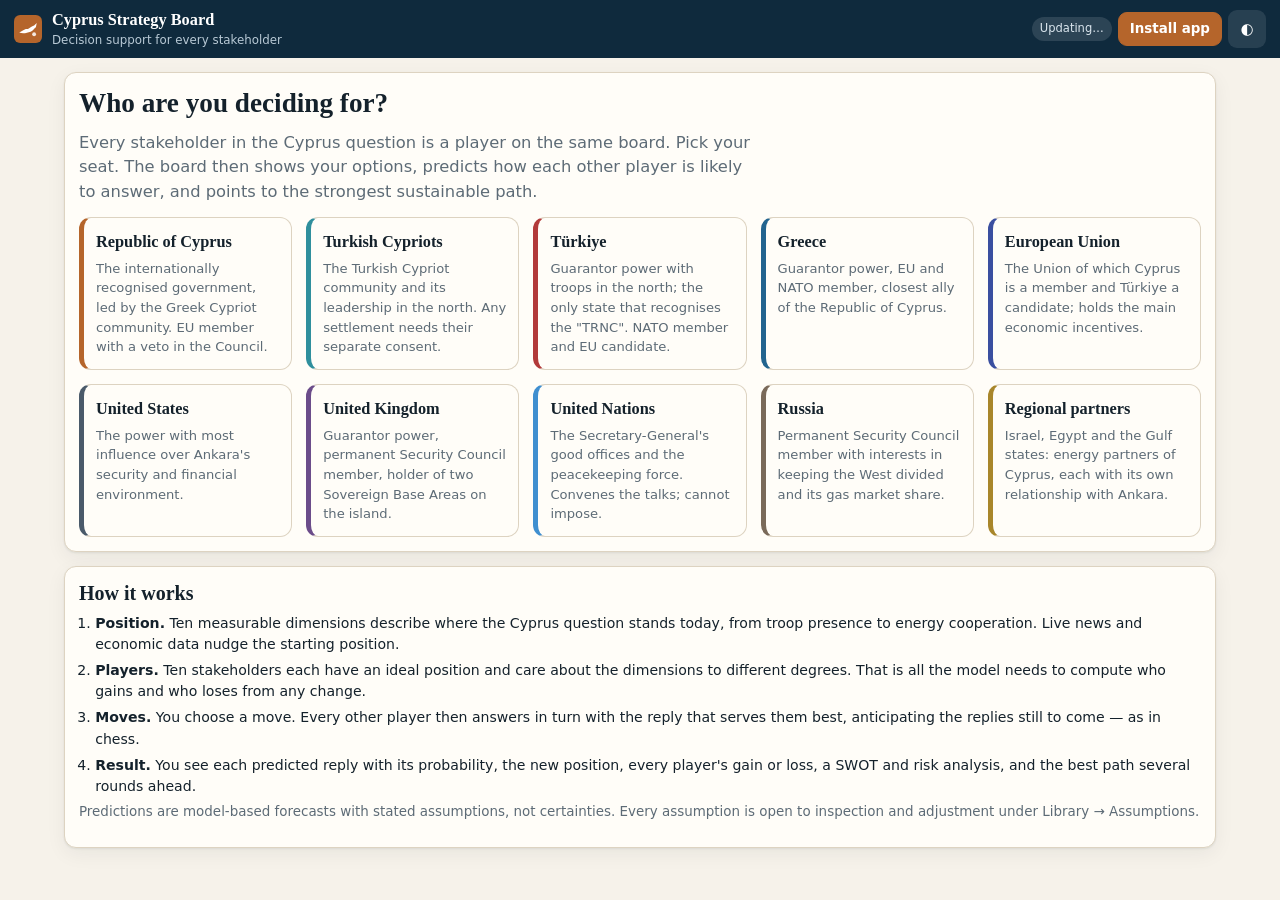
==== index.html @ 627edd72 "Cyprus Strategy Board: game-theory decision support for all stakeholders" ====
<!doctype html>
<html lang="en">
<head>
<meta charset="utf-8">
<meta name="viewport" content="width=device-width, initial-scale=1, viewport-fit=cover">
<title>Cyprus Strategy Board — game-theory decision support</title>
<meta name="description" content="A decision-support board for every stakeholder in the Cyprus question. Choose a move, see how each other player is likely to answer, and find the most sustainable path.">
<meta name="theme-color" content="#0f2a3d">
<meta name="apple-mobile-web-app-capable" content="yes">
<meta name="mobile-web-app-capable" content="yes">
<meta name="apple-mobile-web-app-title" content="Cyprus Board">
<meta name="apple-mobile-web-app-status-bar-style" content="black-translucent">
<link rel="manifest" href="manifest.webmanifest">
<link rel="icon" href="icons/icon.svg" type="image/svg+xml">
<link rel="apple-touch-icon" href="icons/icon-180.png">
<link rel="stylesheet" href="styles.css">
</head>
<body>
<header class="top">
  <button class="brand" data-a="home" aria-label="Cyprus Strategy Board, choose stakeholder">
    <svg viewBox="0 0 32 32" width="28" height="28" aria-hidden="true"><rect width="32" height="32" rx="7" fill="#b5652b"/><path d="M6 20c3-1 5-4 9-4 3 0 4-3 8-4l3-3-1 5c-2 1-3 4-6 5-4 1-8 3-13 1z" fill="#fff"/><circle cx="23" cy="22" r="2.2" fill="#fff" opacity=".85"/></svg>
    <span><b>Cyprus Strategy Board</b><small id="who">Decision support for every stakeholder</small></span>
  </button>
  <div class="top-actions">
    <span id="net" class="pill" title="Connection and data freshness"></span>
    <button id="installBtn" class="btn accent" data-a="install">Install app</button>
    <button class="btn icon" data-a="theme" aria-label="Switch light or dark theme" title="Light / dark">◐</button>
  </div>
</header>
<nav class="tabs" id="tabs" aria-label="Sections"></nav>
<main id="view" tabindex="-1"><p class="loading">Setting up the board…</p></main>
<aside id="sheet" class="sheet" aria-live="polite"></aside>
<div id="modal" class="modal" hidden></div>
<div id="toast" class="toast" hidden></div>
<noscript><p style="padding:2rem">This tool needs JavaScript switched on to run its simulations.</p></noscript>
<script src="js/model.js" defer></script>
<script src="js/engine.js" defer></script>
<script src="js/live.js" defer></script>
<script src="js/app.js" defer></script>
</body>
</html>
---- styles.css ----
:root{
  --bg:#f6f2ea;--panel:#fffdf8;--panel2:#f0eadd;--ink:#14212b;--mute:#5d6b76;--line:#ddd3c1;
  --brand:#0f2a3d;--accent:#b5652b;--accent-ink:#fff;--good:#1f7a5a;--bad:#b23a3a;--warn:#a97412;--info:#22648f;
  --ally:#1f7a5a;--opp:#b23a3a;--swing:#8a7a4d;--shadow:0 1px 2px rgba(20,33,43,.08),0 6px 20px rgba(20,33,43,.06);
  --r:12px;--sans:system-ui,-apple-system,"Segoe UI",Roboto,"Helvetica Neue",Arial,sans-serif;--serif:"Iowan Old Style","Palatino Linotype",Palatino,Georgia,serif;
}
:root[data-theme="dark"]{
  --bg:#0c1820;--panel:#13242f;--panel2:#1a3040;--ink:#ecf1f4;--mute:#9db0bd;--line:#29414f;
  --brand:#0a1a24;--accent:#e08a4a;--accent-ink:#1b0f05;--good:#4fc79a;--bad:#f0807c;--warn:#e6b450;--info:#6db7e6;
  --ally:#4fc79a;--opp:#f0807c;--swing:#c9b987;--shadow:0 1px 2px rgba(0,0,0,.4),0 8px 24px rgba(0,0,0,.3);
}
@media (prefers-color-scheme:dark){:root:not([data-theme="light"]){
  --bg:#0c1820;--panel:#13242f;--panel2:#1a3040;--ink:#ecf1f4;--mute:#9db0bd;--line:#29414f;
  --brand:#0a1a24;--accent:#e08a4a;--accent-ink:#1b0f05;--good:#4fc79a;--bad:#f0807c;--warn:#e6b450;--info:#6db7e6;
  --ally:#4fc79a;--opp:#f0807c;--swing:#c9b987;--shadow:0 1px 2px rgba(0,0,0,.4),0 8px 24px rgba(0,0,0,.3);
}}
*{box-sizing:border-box}
html{-webkit-text-size-adjust:100%;scroll-behavior:smooth}
body.has-sheet{overflow:hidden}
body{margin:0;background:var(--bg);color:var(--ink);font:15px/1.5 var(--sans);padding-bottom:calc(64px + env(safe-area-inset-bottom))}
h1,h2,h3{font-family:var(--serif);line-height:1.2;margin:0 0 .4em;text-wrap:balance}
h1{font-size:1.7rem}h2{font-size:1.25rem}h3{font-size:1.02rem}
p{margin:.3em 0 .8em}a{color:var(--info);overflow-wrap:anywhere}li,p,td{overflow-wrap:anywhere}
button{font:inherit;color:inherit;cursor:pointer}
small,.mute{color:var(--mute)}
.num{font-variant-numeric:tabular-nums}

.top{position:sticky;top:0;z-index:30;display:flex;align-items:center;justify-content:space-between;gap:8px;
  padding:8px 14px;padding-top:calc(8px + env(safe-area-inset-top));background:var(--brand);color:#fff}
.brand{display:flex;align-items:center;gap:10px;background:none;border:0;color:#fff;text-align:left;padding:0;min-width:0}
.brand span{display:flex;flex-direction:column;min-width:0}
.brand b{font-family:var(--serif);font-size:1.02rem;white-space:nowrap}
.brand small{color:#b9cad6;font-size:.74rem;white-space:nowrap;overflow:hidden;text-overflow:ellipsis}
.top-actions{display:flex;align-items:center;gap:6px;flex-shrink:0}
.pill{font-size:.72rem;padding:3px 8px;border-radius:99px;background:rgba(255,255,255,.12);color:#dbe6ee;white-space:nowrap}
.pill.off{background:#7a4a14;color:#ffe2b8}

.btn{border:1px solid var(--line);background:var(--panel);border-radius:9px;padding:8px 13px;min-height:38px;font-weight:600}
.btn:hover{border-color:var(--accent)}
.btn.accent{background:var(--accent);border-color:var(--accent);color:var(--accent-ink)}
.btn.ghost{background:transparent}
.btn.small{padding:4px 10px;min-height:30px;font-size:.84rem}
.btn.icon{width:38px;padding:0;background:rgba(255,255,255,.1);border-color:transparent;color:#fff}
.btn[disabled]{opacity:.5;cursor:not-allowed}
.top .btn.accent{min-height:34px;padding:5px 11px;font-size:.84rem}
:focus-visible{outline:2px solid var(--accent);outline-offset:2px}

.tabs{position:fixed;left:0;right:0;bottom:0;z-index:40;display:flex;background:var(--panel);border-top:1px solid var(--line);
  padding-bottom:env(safe-area-inset-bottom)}
.tabs button{flex:1;border:0;background:none;padding:8px 2px 7px;font-size:.7rem;color:var(--mute);display:flex;flex-direction:column;align-items:center;gap:2px;min-height:56px}
.tabs button i{font-style:normal;font-size:1.2rem;line-height:1}
.tabs button[aria-current="page"]{color:var(--accent);font-weight:700}

main{max-width:1180px;margin:0 auto;padding:14px 14px 30px;outline:0}
.loading{padding:3rem 0;text-align:center;color:var(--mute)}
.card{background:var(--panel);border:1px solid var(--line);border-radius:var(--r);padding:14px;box-shadow:var(--shadow);margin-bottom:14px}
.card>h2:first-child,.card>h3:first-child{margin-top:0}
.grid{display:grid;gap:14px}
.row{display:flex;gap:8px;align-items:center;flex-wrap:wrap}
.between{justify-content:space-between}
.lead{font-size:1.02rem;color:var(--mute);max-width:65ch}
.tag{display:inline-block;font-size:.7rem;font-weight:700;letter-spacing:.03em;text-transform:uppercase;padding:2px 7px;border-radius:5px;background:var(--panel2);color:var(--mute)}
.tag.good{background:color-mix(in srgb,var(--good) 18%,transparent);color:var(--good)}
.tag.bad{background:color-mix(in srgb,var(--bad) 18%,transparent);color:var(--bad)}
.tag.warn{background:color-mix(in srgb,var(--warn) 20%,transparent);color:var(--warn)}
.tag.info{background:color-mix(in srgb,var(--info) 18%,transparent);color:var(--info)}
.good{color:var(--good)}.bad{color:var(--bad)}.warn{color:var(--warn)}
.help{font-size:.84rem;color:var(--mute)}
details.explain{font-size:.88rem;color:var(--mute);margin:.2em 0 .6em}
details.explain summary{cursor:pointer;color:var(--info);font-weight:600}

/* stakeholder picker */
.pick{grid-template-columns:repeat(auto-fill,minmax(210px,1fr))}
.pcard{text-align:left;background:var(--panel);border:1px solid var(--line);border-left:5px solid var(--c);border-radius:var(--r);padding:12px;display:flex;flex-direction:column;gap:4px;min-height:104px}
.pcard:hover{box-shadow:var(--shadow);border-color:var(--c)}
.pcard b{font-family:var(--serif);font-size:1.02rem}
.pcard span{font-size:.82rem;color:var(--mute)}

/* board */
.board{grid-template-columns:1fr}
.status{display:grid;grid-template-columns:1fr;gap:10px}
.outcome{display:flex;gap:12px;align-items:center}
.outcome .badge{flex-shrink:0;width:54px;height:54px;border-radius:12px;display:grid;place-items:center;font-size:1.6rem;background:var(--panel2)}
.evalbar{height:14px;border-radius:7px;background:color-mix(in srgb,var(--opp) 55%,var(--panel2));overflow:hidden;position:relative}
.evalbar i{display:block;height:100%;background:var(--ally);transition:width .4s}
.evalbar::after{content:"";position:absolute;left:50%;top:0;bottom:0;width:2px;background:var(--panel)}
.gauges{display:grid;gap:9px}
.g{display:grid;grid-template-columns:1fr;gap:2px}
.g .gl{display:flex;justify-content:space-between;font-size:.84rem;gap:8px}
.g .gl b{font-weight:600}
.track{position:relative;height:10px;border-radius:5px;background:var(--panel2)}
.track .fill{position:absolute;left:0;top:0;bottom:0;border-radius:5px;background:var(--info);opacity:.85;transition:width .4s}
.track .ghost{position:absolute;top:-2px;bottom:-2px;border-radius:5px;opacity:.9}
.track .ghost.up{background:var(--good)}.track .ghost.down{background:var(--bad)}
.track .ideal{position:absolute;top:-4px;width:0;height:0;border-left:5px solid transparent;border-right:5px solid transparent;border-top:7px solid var(--accent);transform:translateX(-5px)}
.g .ends{display:flex;justify-content:space-between;font-size:.68rem;color:var(--mute)}
.chips{display:flex;flex-wrap:wrap;gap:6px}
.chip{display:inline-flex;align-items:center;gap:6px;border:1px solid var(--line);border-radius:99px;padding:3px 10px 3px 4px;font-size:.8rem;background:var(--panel)}
.chip i{width:20px;height:20px;border-radius:50%;background:var(--c);display:grid;place-items:center;color:#fff;font-style:normal;font-size:.6rem;font-weight:700}
.chip.ally{border-color:var(--ally)}.chip.opp{border-color:var(--opp)}
.chip em{font-style:normal;font-weight:700}
.chip.ally em{color:var(--ally)}.chip.opp em{color:var(--opp)}.chip.swing em{color:var(--swing)}

.moves{display:grid;gap:8px}
.mv{display:grid;grid-template-columns:1fr auto;gap:4px 10px;align-items:center;text-align:left;width:100%;background:var(--panel);border:1px solid var(--line);border-radius:10px;padding:10px 12px}
.mv:hover{border-color:var(--accent)}
.mv.sel{border-color:var(--accent);box-shadow:0 0 0 2px color-mix(in srgb,var(--accent) 35%,transparent)}
.mv.locked{opacity:.55}
.mv b{font-weight:650}
.mv .sub{grid-column:1/-1;font-size:.8rem;color:var(--mute)}
.mv .sc{font-weight:700;font-variant-numeric:tabular-nums;white-space:nowrap}
.mv.best{border-left:5px solid var(--good)}
.bar{height:5px;border-radius:3px;background:var(--panel2);grid-column:1/-1;overflow:hidden}
.bar i{display:block;height:100%}
.filter{display:flex;gap:6px;overflow-x:auto;padding-bottom:4px;scrollbar-width:thin}
.filter button{white-space:nowrap;border:1px solid var(--line);background:var(--panel);border-radius:99px;padding:5px 12px;font-size:.82rem}
.filter button[aria-pressed="true"]{background:var(--ink);color:var(--bg);border-color:var(--ink)}
.history{font-size:.86rem;margin:0;padding-left:1.4em}
.history li{margin-bottom:5px}

/* detail sheet */
.sheet{position:fixed;inset:0;z-index:50;background:var(--bg);overflow-y:auto;transform:translateY(102%);transition:transform .25s;padding:0 14px calc(90px + env(safe-area-inset-bottom));visibility:hidden}
.sheet.open{transform:none;visibility:visible}
.sheet .shead{position:sticky;top:0;background:var(--bg);padding:calc(10px + env(safe-area-inset-top)) 0 8px;display:flex;justify-content:space-between;gap:10px;align-items:flex-start;z-index:2;border-bottom:1px solid var(--line);margin-bottom:12px}
.sheet .sfoot{position:fixed;left:0;right:0;bottom:0;padding:10px 14px calc(10px + env(safe-area-inset-bottom));background:var(--panel);border-top:1px solid var(--line);display:flex;gap:8px;z-index:3}
.sheet .sfoot .btn{flex:1}
.reply{display:grid;grid-template-columns:auto 1fr auto;gap:2px 10px;padding:9px 0;border-bottom:1px solid var(--line);align-items:start}
.reply:last-child{border-bottom:0}
.reply .av{width:30px;height:30px;border-radius:50%;background:var(--c);color:#fff;display:grid;place-items:center;font-size:.66rem;font-weight:700}
.reply .alt{grid-column:2/-1;font-size:.78rem;color:var(--mute)}
.reply .pr{font-weight:700;font-variant-numeric:tabular-nums}
.fx{display:flex;flex-wrap:wrap;gap:5px}
.fx span{font-size:.76rem;padding:2px 7px;border-radius:5px;background:var(--panel2);font-variant-numeric:tabular-nums}
.fx .up{color:var(--good)}.fx .down{color:var(--bad)}
.pay{display:grid;grid-template-columns:auto 1fr auto;gap:5px 9px;align-items:center;font-size:.84rem}
.pay .pb{height:10px;background:var(--panel2);border-radius:5px;position:relative;overflow:hidden}
.pay .pb i{position:absolute;top:0;bottom:0}
.pay .pb::after{content:"";position:absolute;left:50%;top:0;bottom:0;width:1px;background:var(--mute)}

/* analysis */
.swot{display:grid;grid-template-columns:1fr;gap:10px}
.swot>div{border-radius:10px;padding:11px 12px;border:1px solid var(--line);background:var(--panel)}
.swot h3{display:flex;align-items:center;gap:7px}
.swot ul,.list{margin:0;padding-left:1.15em;font-size:.88rem}
.swot li,.list li{margin-bottom:5px}
.swot .s{border-top:4px solid var(--good)}.swot .w{border-top:4px solid var(--warn)}.swot .o{border-top:4px solid var(--info)}.swot .t{border-top:4px solid var(--bad)}
.tblwrap{overflow-x:auto;-webkit-overflow-scrolling:touch}
table{border-collapse:collapse;width:100%;font-size:.84rem}
th,td{border:1px solid var(--line);padding:6px 8px;text-align:left;vertical-align:top}
th{background:var(--panel2);font-weight:650}
td.c{text-align:center;font-variant-numeric:tabular-nums;white-space:nowrap}
td.ne{background:color-mix(in srgb,var(--good) 20%,transparent);font-weight:700}
.stack{display:flex;height:26px;border-radius:7px;overflow:hidden;background:var(--panel2)}
.stack i{display:block;height:100%}
.legend{display:flex;flex-wrap:wrap;gap:4px 14px;font-size:.82rem;margin-top:7px}
.legend i{display:inline-block;width:10px;height:10px;border-radius:2px;margin-right:5px}
.torn{display:grid;grid-template-columns:minmax(90px,150px) 1fr auto;gap:5px 8px;align-items:center;font-size:.82rem}
.torn .tb{height:12px;position:relative;background:var(--panel2);border-radius:3px}
.torn .tb i{position:absolute;top:0;bottom:0;border-radius:3px}
.steps{list-style:none;margin:0;padding:0;counter-reset:st}
.steps>li{counter-increment:st;position:relative;padding:0 0 16px 40px}
.steps>li::before{content:counter(st);position:absolute;left:0;top:0;width:28px;height:28px;border-radius:50%;background:var(--accent);color:var(--accent-ink);display:grid;place-items:center;font-weight:700;font-size:.86rem}
.steps>li::after{content:"";position:absolute;left:13px;top:30px;bottom:2px;width:2px;background:var(--line)}
.steps>li:last-child::after{display:none}
.seg{display:inline-flex;border:1px solid var(--line);border-radius:9px;overflow:hidden;background:var(--panel)}
.seg button{border:0;background:none;padding:7px 12px;font-size:.84rem;min-height:36px}
.seg button[aria-pressed="true"]{background:var(--ink);color:var(--bg)}
select,input[type=search],input[type=text]{font:inherit;color:var(--ink);background:var(--panel);border:1px solid var(--line);border-radius:9px;padding:8px 10px;min-height:38px;max-width:100%}
input[type=range]{width:100%;accent-color:var(--accent)}
.news{list-style:none;margin:0;padding:0}
.news li{padding:9px 0;border-bottom:1px solid var(--line)}
.news a{color:var(--ink);font-weight:600;text-decoration:none}
.news a:hover{text-decoration:underline}
.kv{display:grid;grid-template-columns:repeat(auto-fit,minmax(130px,1fr));gap:10px}
.kv div{background:var(--panel2);border-radius:9px;padding:9px 11px}
.kv b{display:block;font-size:1.25rem;font-family:var(--serif);font-variant-numeric:tabular-nums}
.kv span{font-size:.76rem;color:var(--mute)}
.spark{width:100%;height:46px;display:block}
.lib-item{border-bottom:1px solid var(--line);padding:10px 0}
.lib-item summary{cursor:pointer;font-weight:650;list-style-position:outside}
.lib-item .meta{font-size:.78rem;color:var(--mute)}
.adj{display:grid;grid-template-columns:minmax(110px,170px) 1fr 3ch;gap:4px 10px;align-items:center;font-size:.84rem}

.modal{position:fixed;inset:0;z-index:60;background:rgba(8,16,22,.6);display:grid;place-items:center;padding:16px}
.modal[hidden]{display:none}
.modal .box{background:var(--panel);border-radius:14px;max-width:560px;width:100%;max-height:88vh;overflow:auto;padding:18px;box-shadow:var(--shadow)}
.toast{position:fixed;left:50%;bottom:calc(76px + env(safe-area-inset-bottom));transform:translateX(-50%);background:var(--ink);color:var(--bg);padding:9px 16px;border-radius:99px;z-index:70;font-size:.88rem;max-width:92vw;text-align:center}
.toast[hidden]{display:none}

@media (min-width:720px){
  .swot{grid-template-columns:1fr 1fr}
  .status{grid-template-columns:1.1fr 1fr}
  .two{grid-template-columns:1fr 1fr}
}
@media (min-width:1000px){
  body,body.has-sheet{padding-bottom:0;overflow:auto}
  .tabs{position:sticky;top:54px;bottom:auto;border-top:0;border-bottom:1px solid var(--line);justify-content:center;gap:4px;padding:0 12px}
  .tabs button{flex:none;flex-direction:row;gap:7px;font-size:.9rem;padding:10px 16px;min-height:44px}
  .tabs button[aria-current="page"]{box-shadow:inset 0 -3px 0 var(--accent)}
  .sheet{position:fixed;top:106px;right:14px;left:auto;bottom:10px;width:440px;transform:none;visibility:visible;background:none;padding:0 4px 0 0;display:none;z-index:20}
  .sheet.open{display:block}
  .sheet .shead{background:var(--bg);padding-top:0}
  .sheet .sfoot{position:sticky;bottom:0;border:1px solid var(--line);border-radius:10px;margin-top:10px}
  .toast{bottom:24px}
  body.has-sheet main{margin-right:470px;margin-left:max(14px,calc((100vw - 1650px)/2))}
}
@media print{
  .top,.tabs,.sheet .sfoot,.btn,.filter,.toast,.modal{display:none!important}
  body{background:#fff;color:#000;padding:0}
  .card{box-shadow:none;break-inside:avoid}
  .sheet{position:static;transform:none;visibility:visible;display:block}
}
@media (prefers-reduced-motion:reduce){*{transition:none!important;scroll-behavior:auto!important}}
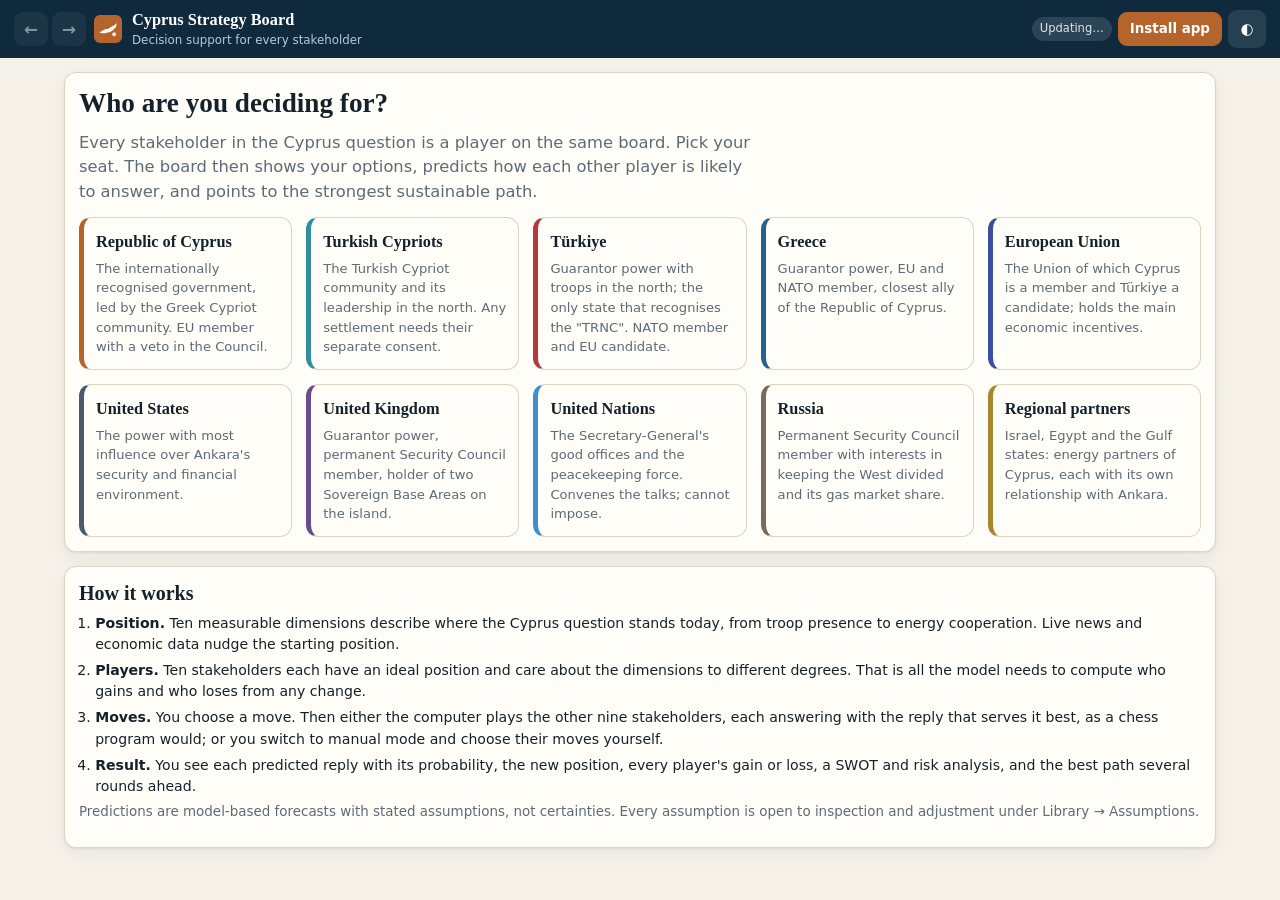
==== commit 475d1736: "Add manual play mode, page guides, and back/forward navigation" ====
--- a/index.html
+++ b/index.html
@@ -17,6 +17,10 @@
 </head>
 <body>
 <header class="top">
+  <div class="navarrows">
+    <button id="navBack" class="btn icon" data-a="back" aria-label="Back to the previous page" title="Back" disabled>←</button>
+    <button id="navFwd" class="btn icon" data-a="fwd" aria-label="Forward to the next page" title="Forward" disabled>→</button>
+  </div>
   <button class="brand" data-a="home" aria-label="Cyprus Strategy Board, choose stakeholder">
     <svg viewBox="0 0 32 32" width="28" height="28" aria-hidden="true"><rect width="32" height="32" rx="7" fill="#b5652b"/><path d="M6 20c3-1 5-4 9-4 3 0 4-3 8-4l3-3-1 5c-2 1-3 4-6 5-4 1-8 3-13 1z" fill="#fff"/><circle cx="23" cy="22" r="2.2" fill="#fff" opacity=".85"/></svg>
     <span><b>Cyprus Strategy Board</b><small id="who">Decision support for every stakeholder</small></span>
--- a/styles.css
+++ b/styles.css
@@ -32,6 +32,12 @@
 .brand b{font-family:var(--serif);font-size:1.02rem;white-space:nowrap}
 .brand small{color:#b9cad6;font-size:.74rem;white-space:nowrap;overflow:hidden;text-overflow:ellipsis}
 .top-actions{display:flex;align-items:center;gap:6px;flex-shrink:0}
+.navarrows{display:flex;gap:4px;flex-shrink:0}
+.navarrows .btn.icon{width:34px;min-height:34px;font-size:1.05rem}
+.brand{flex:1}
+.pager{display:flex;justify-content:space-between;gap:10px;margin-top:6px}
+.pager .btn{flex:1;max-width:48%}
+@media (max-width:560px){.top .pill{display:none}.brand small{display:none}.brand svg{display:none}}
 .pill{font-size:.72rem;padding:3px 8px;border-radius:99px;background:rgba(255,255,255,.12);color:#dbe6ee;white-space:nowrap}
 .pill.off{background:#7a4a14;color:#ffe2b8}
 
@@ -55,6 +61,7 @@
 .loading{padding:3rem 0;text-align:center;color:var(--mute)}
 .card{background:var(--panel);border:1px solid var(--line);border-radius:var(--r);padding:14px;box-shadow:var(--shadow);margin-bottom:14px}
 .card>h2:first-child,.card>h3:first-child{margin-top:0}
+.card.intro{border-left:5px solid var(--accent)}.card.intro .lead{color:var(--ink);margin-bottom:.4em}
 .grid{display:grid;gap:14px}
 .row{display:flex;gap:8px;align-items:center;flex-wrap:wrap}
 .between{justify-content:space-between}
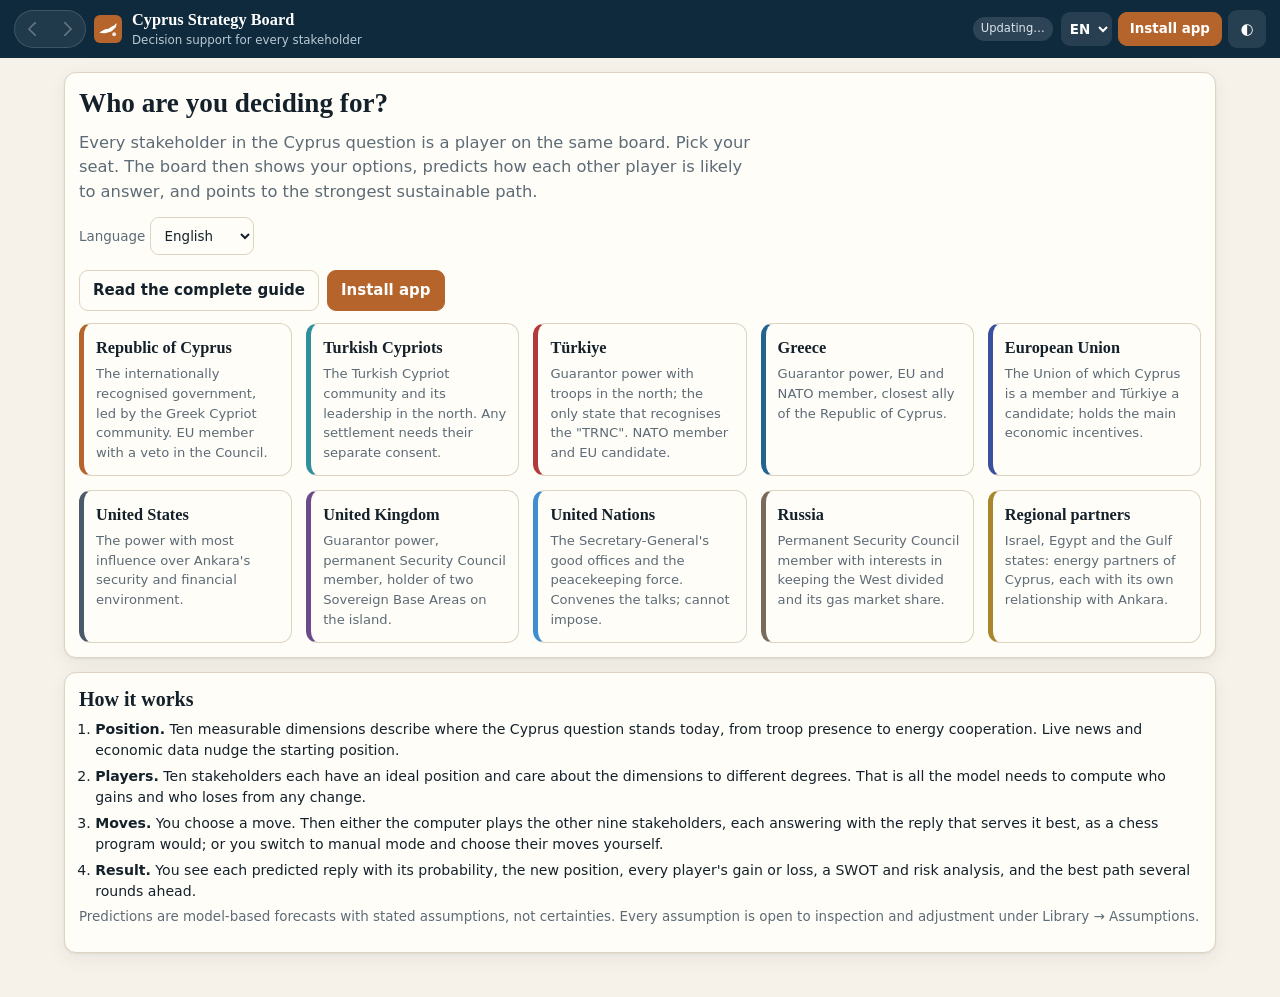
==== commit b720958c: "Add Greek and Turkish versions, a complete built-in guide, restyled navigation arrows, and automatic" ====
--- a/index.html
+++ b/index.html
@@ -25,21 +25,30 @@
     <svg viewBox="0 0 32 32" width="28" height="28" aria-hidden="true"><rect width="32" height="32" rx="7" fill="#b5652b"/><path d="M6 20c3-1 5-4 9-4 3 0 4-3 8-4l3-3-1 5c-2 1-3 4-6 5-4 1-8 3-13 1z" fill="#fff"/><circle cx="23" cy="22" r="2.2" fill="#fff" opacity=".85"/></svg>
     <span><b>Cyprus Strategy Board</b><small id="who">Decision support for every stakeholder</small></span>
   </button>
+  <span id="net" class="pill" title="Connection and data freshness"></span>
   <div class="top-actions">
-    <span id="net" class="pill" title="Connection and data freshness"></span>
+    <select id="lang" class="lang" data-c="lang" aria-label="Language" title="Language"><option value="en">EN</option><option value="el">ΕΛ</option><option value="tr">TR</option></select>
     <button id="installBtn" class="btn accent" data-a="install">Install app</button>
     <button class="btn icon" data-a="theme" aria-label="Switch light or dark theme" title="Light / dark">◐</button>
   </div>
 </header>
 <nav class="tabs" id="tabs" aria-label="Sections"></nav>
-<main id="view" tabindex="-1"><p class="loading">Setting up the board…</p></main>
+<main id="view" tabindex="-1"><p class="loading" id="boot">Setting up the board…</p></main>
 <aside id="sheet" class="sheet" aria-live="polite"></aside>
 <div id="modal" class="modal" hidden></div>
 <div id="toast" class="toast" hidden></div>
 <noscript><p style="padding:2rem">This tool needs JavaScript switched on to run its simulations.</p></noscript>
+<script src="js/i18n.js" defer></script>
+<script src="js/lang/el.model.js" defer></script>
+<script src="js/lang/el.ui.js" defer></script>
+<script src="js/lang/tr.model.js" defer></script>
+<script src="js/lang/tr.ui.js" defer></script>
+<script src="js/lang/el.guide.js" defer></script>
+<script src="js/lang/tr.guide.js" defer></script>
 <script src="js/model.js" defer></script>
 <script src="js/engine.js" defer></script>
 <script src="js/live.js" defer></script>
+<script src="js/guide.js" defer></script>
 <script src="js/app.js" defer></script>
 </body>
 </html>
--- a/styles.css
+++ b/styles.css
@@ -37,7 +37,16 @@
 .brand{flex:1}
 .pager{display:flex;justify-content:space-between;gap:10px;margin-top:6px}
 .pager .btn{flex:1;max-width:48%}
-@media (max-width:560px){.top .pill{display:none}.brand small{display:none}.brand svg{display:none}}
+.lang{min-height:34px;padding:4px 4px;font-size:.84rem;font-weight:600;border-radius:9px;border:1px solid transparent;background:rgba(255,255,255,.1);color:#fff;flex-shrink:0}
+.lang option{color:var(--ink);background:var(--panel)}
+.top #installBtn{white-space:nowrap;overflow:hidden;text-overflow:ellipsis;flex-shrink:0}
+.top .pill{min-width:0;overflow:hidden;text-overflow:ellipsis;flex-shrink:30}.top-actions .btn.icon{flex-shrink:0}
+.brand b{overflow:hidden;text-overflow:ellipsis}
+@media (min-width:561px){.brand{flex:1 1 auto}}
+.langrow{margin:.2em 0 1em}
+@media (max-width:560px){.top .pill{display:none}.brand small{display:none}.brand svg{display:none}
+  .top{gap:6px;padding-left:10px;padding-right:10px}.top-actions{gap:4px;min-width:0;flex-shrink:1}
+  .brand b{white-space:normal;font-size:.86rem;line-height:1.1;display:block}.top #installBtn{max-width:30vw;padding:5px 8px;flex-shrink:1;min-width:0}}
 .pill{font-size:.72rem;padding:3px 8px;border-radius:99px;background:rgba(255,255,255,.12);color:#dbe6ee;white-space:nowrap}
 .pill.off{background:#7a4a14;color:#ffe2b8}
 
@@ -218,3 +227,19 @@
   .sheet{position:static;transform:none;visibility:visible;display:block}
 }
 @media (prefers-reduced-motion:reduce){*{transition:none!important;scroll-behavior:auto!important}}
+
+/* back / forward: one pill, two round chevron buttons */
+.navarrows{gap:2px;padding:3px;border-radius:99px;background:rgba(255,255,255,.07);box-shadow:inset 0 0 0 1px rgba(255,255,255,.14)}
+.navarrows .btn.icon{position:relative;width:32px;height:32px;min-height:32px;padding:0;border:0;border-radius:50%;background:transparent;font-size:0;transition:background .15s,transform .1s,opacity .15s}
+.navarrows .btn.icon::before{content:"";position:absolute;left:50%;top:50%;width:9px;height:9px;border-left:2.5px solid #fff;border-bottom:2.5px solid #fff;border-radius:1.5px;transform:translate(-30%,-50%) rotate(45deg)}
+.navarrows #navFwd::before{transform:translate(-70%,-50%) rotate(-135deg)}
+.navarrows .btn.icon:not(:disabled):hover{background:var(--accent)}
+.navarrows .btn.icon:not(:disabled):active{transform:scale(.9)}
+.navarrows .btn.icon:disabled{opacity:.3}
+
+/* phones: the install button becomes a download icon so longer languages fit */
+@media (max-width:560px){
+  .top #installBtn{font-size:0;width:40px;min-width:40px;padding:0;position:relative}
+  .top #installBtn::before{content:"";position:absolute;left:50%;top:50%;width:14px;height:9px;margin:-1px 0 0 -9px;border:2.5px solid currentColor;border-top:0;border-radius:0 0 4px 4px}
+  .top #installBtn::after{content:"";position:absolute;left:50%;top:50%;width:8px;height:8px;margin:-11px 0 0 -5.5px;border-right:2.5px solid currentColor;border-bottom:2.5px solid currentColor;transform:rotate(45deg)}
+}
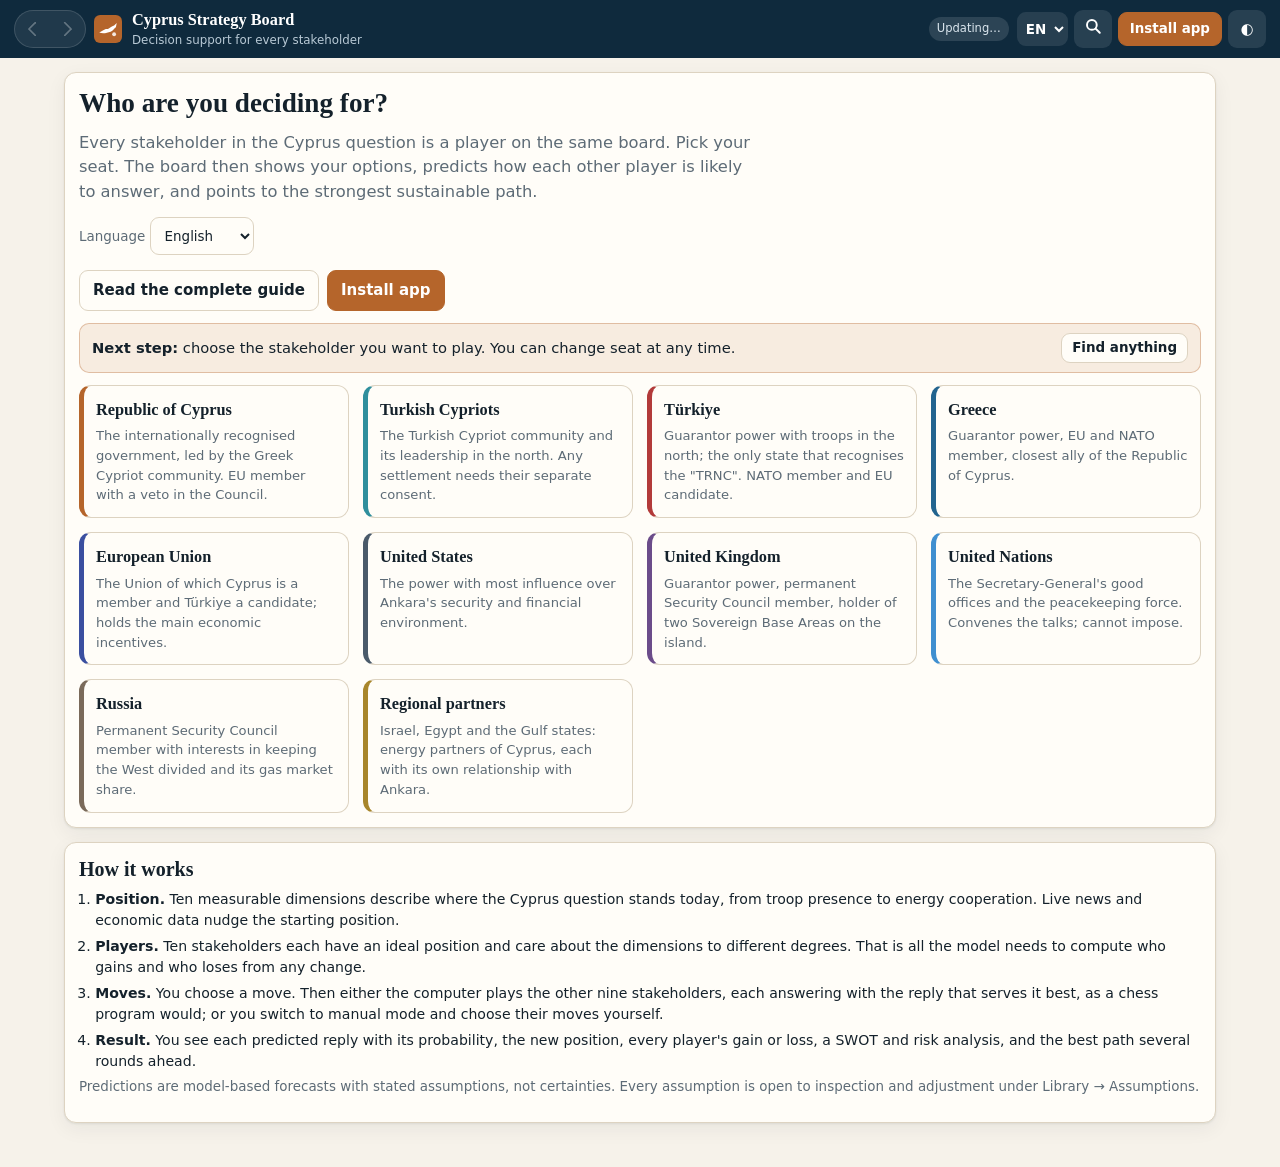
==== commit 12ba3d54: "Round summary on the board, a next-step prompt on every page, and Find anything - What just happened" ====
--- a/index.html
+++ b/index.html
@@ -28,6 +28,7 @@
   <span id="net" class="pill" title="Connection and data freshness"></span>
   <div class="top-actions">
     <select id="lang" class="lang" data-c="lang" aria-label="Language" title="Language"><option value="en">EN</option><option value="el">ΕΛ</option><option value="tr">TR</option></select>
+    <button id="findBtn" class="btn icon" data-a="find" aria-label="Find anything" title="Find anything"><svg viewBox="0 0 24 24" width="18" height="18" aria-hidden="true" fill="none" stroke="currentColor" stroke-width="2.6" stroke-linecap="round"><circle cx="10.5" cy="10.5" r="6.5"/><path d="M15.5 15.5 21 21"/></svg></button>
     <button id="installBtn" class="btn accent" data-a="install">Install app</button>
     <button class="btn icon" data-a="theme" aria-label="Switch light or dark theme" title="Light / dark">◐</button>
   </div>
--- a/styles.css
+++ b/styles.css
@@ -243,3 +243,80 @@
   .top #installBtn::before{content:"";position:absolute;left:50%;top:50%;width:14px;height:9px;margin:-1px 0 0 -9px;border:2.5px solid currentColor;border-top:0;border-radius:0 0 4px 4px}
   .top #installBtn::after{content:"";position:absolute;left:50%;top:50%;width:8px;height:8px;margin:-11px 0 0 -5.5px;border-right:2.5px solid currentColor;border-bottom:2.5px solid currentColor;transform:rotate(45deg)}
 }
+
+/* previous / next page buttons at the foot of every page */
+.pager{display:flex;justify-content:space-between;gap:12px;margin-top:10px}
+.pager .pg{flex:1;max-width:49%;display:flex;align-items:center;gap:12px;padding:10px 14px;border:1px solid var(--line);border-radius:14px;background:var(--panel);box-shadow:var(--shadow);text-align:left;transition:border-color .15s,transform .1s,box-shadow .15s}
+.pager .pg.next{flex-direction:row-reverse;text-align:right;margin-left:auto}
+.pager .pg span{display:flex;flex-direction:column;min-width:0}
+.pager .pg small{font-size:.7rem;letter-spacing:.06em;text-transform:uppercase;color:var(--mute)}
+.pager .pg b{font-family:var(--serif);font-size:1rem;line-height:1.2;overflow-wrap:anywhere}
+.pager .pg i{flex-shrink:0;position:relative;width:38px;height:38px;border-radius:50%;background:var(--panel2);transition:background .15s}
+.pager .pg.next i{background:var(--accent)}
+.pager .pg i::before{content:"";position:absolute;left:50%;top:50%;width:10px;height:10px;border-left:2.5px solid var(--ink);border-bottom:2.5px solid var(--ink);border-radius:1.5px;transform:translate(-30%,-50%) rotate(45deg)}
+.pager .pg.next i::before{border-color:var(--accent-ink);transform:translate(-70%,-50%) rotate(-135deg)}
+.pager .pg:hover{border-color:var(--accent);box-shadow:0 2px 4px rgba(20,33,43,.1),0 10px 26px rgba(20,33,43,.1)}
+.pager .pg:hover i{background:var(--accent)}
+.pager .pg:hover i::before{border-color:var(--accent-ink)}
+.pager .pg:active{transform:scale(.98)}
+@media print{.pager{display:none}}
+
+/* use the width: no card is left with a blank lower half */
+.stcol{display:flex;flex-direction:column;gap:14px;min-width:0}
+.stcol>.card{margin-bottom:0}
+.stcol>.card:last-child{flex:1}
+.status{align-items:stretch;margin-bottom:14px}
+.status>.card{margin-bottom:0}
+.grid.two{align-items:stretch}
+.grid.two>.card{margin-bottom:0}
+.grid.two{margin-bottom:14px}
+@media (min-width:1000px){
+  .status{grid-template-columns:minmax(0,1fr) minmax(0,1.15fr)}
+  .pick{grid-template-columns:repeat(auto-fill,minmax(230px,1fr))}
+  .moves{grid-template-columns:1fr 1fr}
+  body.has-sheet .moves{grid-template-columns:1fr}
+}
+@media (min-width:1300px){main{max-width:1320px}}
+.rec-desk{display:none}
+.card.intro .lead{max-width:none}
+@media (min-width:1000px){.rec-desk{display:block}.rec-mob{display:none}}
+
+/* small control to leave a wrongly sorted headline out */
+button.x{border:1px solid var(--line);background:none;color:var(--mute);border-radius:50%;width:22px;height:22px;line-height:1;font-size:.9rem;padding:0;vertical-align:middle}
+button.x:hover{border-color:var(--bad);color:var(--bad)}
+@media print{button.x{display:none}}
+
+button.tonebtn{border:1px solid currentColor;cursor:pointer}
+button.tonebtn:hover{filter:brightness(1.15)}
+
+.legend.barkey{margin-top:12px;padding-top:9px;border-top:1px solid var(--line);font-size:.78rem;color:var(--mute)}
+
+/* wide screens: long reading runs in two columns, so lines stay comfortable and the width is used */
+.gbody>*{break-inside:avoid}
+.gbody li{break-inside:avoid}
+.cols2>*{break-inside:avoid}
+@media (min-width:1100px){
+  .gbody{columns:2;column-gap:44px;column-rule:1px solid var(--line)}
+  .gbody h3{break-after:avoid}
+  .cols2{columns:2;column-gap:14px}
+  .cols2>.card{display:inline-block;width:100%}
+  .cols2>.lib-item{display:inline-block;width:100%}
+  #kbres .lib-item p,#kbres .lib-item .list{max-width:110ch}
+}
+
+/* next-step prompt, round summary, finder */
+.next{display:flex;flex-wrap:wrap;align-items:center;justify-content:space-between;gap:8px 14px;margin-top:10px;padding:9px 12px;border-radius:10px;background:color-mix(in srgb,var(--accent) 11%,transparent);border:1px solid color-mix(in srgb,var(--accent) 35%,transparent);font-size:.92rem}
+.next>span:first-child{flex:1 1 260px}.next .row{flex-wrap:wrap;gap:6px}
+.card.played{border-left:5px solid var(--good)}.card.played h3{margin:.7em 0 .3em;font-size:.95rem}
+.answers{list-style:none;margin:0;padding:0;display:grid;gap:6px}
+.answers li{display:flex;gap:9px;align-items:flex-start}.answers li>i{flex:0 0 auto;min-width:34px;text-align:center;font-style:normal;font-weight:700;font-size:.72rem;color:#fff;border-radius:6px;padding:3px 5px;margin-top:1px}
+@media (min-width:1100px){.answers{grid-template-columns:1fr 1fr;gap:6px 22px}}
+section.card,details.guide-sec{scroll-margin-top:118px}h2,summary{scroll-margin-top:124px}
+.flash{animation:flash 1.8s ease-out}@keyframes flash{0%,35%{box-shadow:0 0 0 3px var(--accent)}100%{box-shadow:0 0 0 3px transparent}}
+.findq{width:100%;padding:10px 12px;border-radius:10px;border:1px solid var(--line);background:var(--bg);color:var(--ink);font:inherit;margin:4px 0 10px}
+.findres{display:grid;gap:4px;max-height:52vh;overflow:auto}
+.findres button{display:flex;justify-content:space-between;align-items:baseline;gap:10px;text-align:left;padding:8px 10px;border-radius:8px;border:1px solid transparent;background:none;color:var(--ink);font:inherit;cursor:pointer}
+.findres button:hover,.findres button:focus-visible{background:color-mix(in srgb,var(--accent) 12%,transparent);border-color:color-mix(in srgb,var(--accent) 35%,transparent)}
+.findres button[hidden]{display:none}.findres b{font-weight:600}.findres small{color:var(--mute);white-space:nowrap;font-size:.76rem}
+@media (max-width:560px){.findres button{flex-direction:column;gap:1px}.top #findBtn{width:34px}}
+@media print{.next{display:none!important}}
